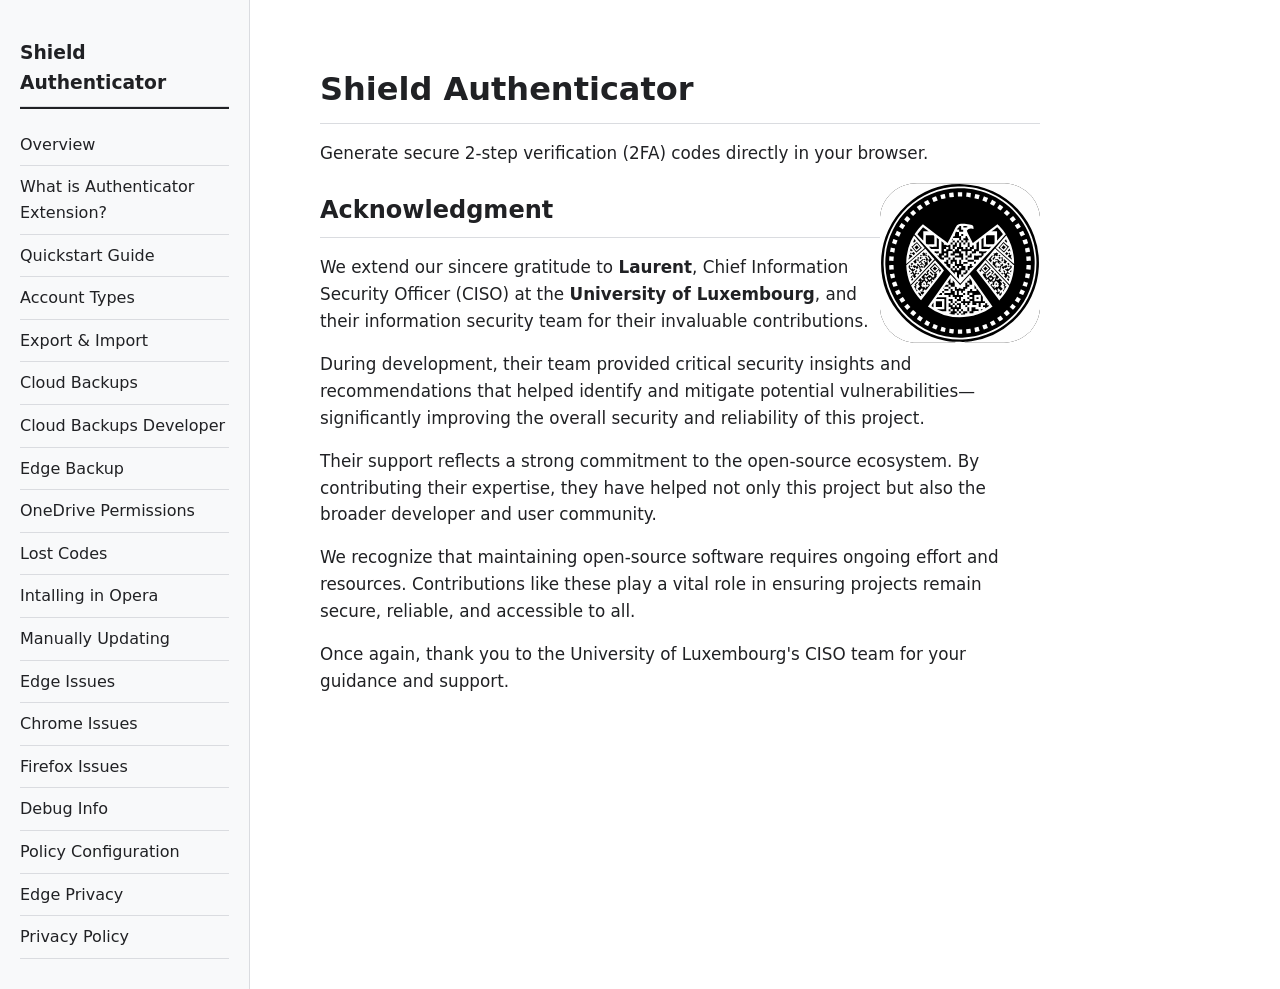
==== docs/index.html @ 6e4b4469 "Initial commit" ====
<!DOCTYPE html>
<html lang="en">
<head>
  <title>Documentation - Shield Authenticator</title>
  <link rel="icon" href="/src/assets/logo/logo.svg">
  <meta charset="utf-8">
  <meta name="viewport" content="width=device-width, initial-scale=1, shrink-to-fit=no">
  <link rel="stylesheet" href="/src/css/style.css">
  
  <!-- 3rd Party Markdown Parser (Save this locally to /src/js/marked.min.js for offline) -->
  <script src="../src/js/marked.min.js"></script>
</head>
<body>

  <div class="docs-layout">
    <!-- Fixed Sidebar -->
    <aside class="sidebar">
      <h3 style="border-bottom: 2px solid var(--text-main);"><a href="/" style="text-decoration:none" style="border: none;" >Shield Authenticator</a></h3>
      <nav>
        <a href="?page=overview">Overview</a>
        <a href="?page=whatisauthenticator">What is Authenticator Extension?</a>
        <a href="?page=quickstart">Quickstart Guide</a>
        <a href="?page=accounttypes">Account Types</a>

        <a href="?page=exportandimport">Export & Import</a>
        <a href="?page=cloudbackup">Cloud Backups</a>
        <a href="?page=cloudbackupdeveloper">Cloud Backups Developer</a>
        <a href="?page=edgebackup">Edge Backup</a>
        <a href="?page=onedriveperms">OneDrive Permissions</a>
        <a href="?page=lostcodes">Lost Codes</a>

        <a href="?page=operainstall">Intalling in Opera</a>
        <a href="?page=manualupdate">Manually Updating</a>

        <a href="?page=edgeissues">Edge Issues</a>
        <a href="?page=chromeissues">Chrome Issues</a>
        <a href="?page=firefoxissues">Firefox Issues</a>

        <a href="?page=debuginfo">Debug Info</a>

        <a href="?page=policyconfig">Policy Configuration</a>
        <a href="?page=edgeprivacy">Edge Privacy</a>
        <a href="?page=privacypolicy">Privacy Policy</a>
      </nav>
    </aside>

    <!-- Dynamic Markdown Content -->
    <main class="doc-content">
      <h1 id="doc-title">Loading...</h1>
      <div id="markdown-content">
        <!-- Content gets injected here by src/js/index.js -->
        <p>Fetching documentation...</p>
      </div>
    </main>
  </div>

  <script src="../src/js/index.js"></script>
</body>
</html>
---- src/css/style.css ----
:root {
  --primary: #1a73e8;
  --primary-hover: #1557b0;
  --bg-light: #f8f9fa;
  --surface: #ffffff;
  --text-main: #202124;
  --text-muted: #5f6368;
  --border: #dadce0;
  --danger-bg: #fce8e6;
  --danger-text: #c5221f;
  --shadow: 0 1px 3px rgba(60,64,67,0.3), 0 4px 8px 3px rgba(60,64,67,0.15);
  --font-family: 'Roboto', 'Segoe UI', system-ui, sans-serif;
}

* { box-sizing: border-box; margin: 0; padding: 0; }
body { font-family: var(--font-family); color: var(--text-main); background: var(--bg-light); line-height: 1.6; }

/* Utilities */
.container { max-width: 1200px; margin: 0 auto; padding: 20px; }
.bg-light { background: var(--bg-light); }
.text-primary { color: var(--text-main); font-weight: 500; font-size: 2.5rem; }
.text-secondary { color: var(--text-muted); font-weight: 400; font-size: 1.5rem; margin-bottom: 24px;}
.text-muted { color: var(--text-muted); text-decoration: none; font-size: 0.9rem;}
.text-muted:hover { text-decoration: underline; }
.float-right { float: right; }
.fixed-bottom { position: fixed; bottom: 0; width: 100%; }
.full-height { min-height: 100vh; display: flex; align-items: center; justify-content: center; }

/* Layouts */
.hero-layout { display: flex; flex-wrap: wrap; align-items: center; justify-content: center; gap: 40px; }
.hero-logo img { max-height: 250px; filter: drop-shadow(0px 8px 16px rgba(0,0,0,0.1)); }
.hero-content { max-width: 600px; }

/* Buttons */
.action-group { display: flex; gap: 12px; flex-wrap: wrap; margin-top: 16px;}
.btn { padding: 12px 24px; font-size: 1rem; font-weight: 500; border-radius: 4px; border: none; cursor: pointer; display: inline-flex; align-items: center; text-decoration: none; transition: all 0.2s ease; font-family: inherit;}
.btn-primary { background: var(--primary); color: white; box-shadow: 0 2px 4px rgba(0,0,0,0.2); }
.btn-primary:hover { background: var(--primary-hover); box-shadow: 0 4px 6px rgba(0,0,0,0.25); }
.btn-outline { background: transparent; color: var(--primary); border: 1px solid var(--border); }
.btn-outline:hover { background: rgba(26, 115, 232, 0.05); border-color: var(--primary); }

/* Dropdown */
.dropdown { position: relative; display: inline-flex; border-radius: 4px; box-shadow: 0 2px 4px rgba(0,0,0,0.2); }
.dropdown .btn { box-shadow: none; border-radius: 4px 0 0 4px; }
.dropdown-toggle { padding: 0 8px; border-radius: 0 4px 4px 0; border-left: 1px solid rgba(255,255,255,0.3); }
.dropdown-menu { display: none; position: absolute; top: 100%; left: 0; background: var(--surface); box-shadow: var(--shadow); border-radius: 4px; min-width: 160px; z-index: 10; padding: 8px 0; margin-top: 4px;}
.dropdown-menu.show { display: block; }
.dropdown-item { padding: 10px 20px; display: block; color: var(--text-main); text-decoration: none; }
.dropdown-item:hover { background: var(--bg-light); }

/* Markdown & Docs Styling */
.docs-layout { display: grid; grid-template-columns: 250px 1fr; gap: 30px; min-height: 100vh; background: var(--surface); }
.sidebar { background: var(--bg-light); padding: 30px 20px; border-right: 1px solid var(--border); }
.sidebar h3 { margin-bottom: 15px; color: var(--primary); }
.sidebar a { display: block; padding: 8px 0; color: var(--text-main); text-decoration: none; border-bottom: 1px solid var(--border); }
.sidebar a:hover, .sidebar a.active { color: var(--primary); font-weight: 500; }
.doc-content { padding: 40px; max-width: 800px; }
.doc-content h1, .doc-content h2 { margin-top: 24px; margin-bottom: 16px; border-bottom: 1px solid var(--border); padding-bottom: 8px; }
.doc-content a { color: var(--primary); text-decoration: none; }
.doc-content p, .doc-content li { margin-bottom: 16px; font-size: 1.05rem;}
.doc-content code { background: var(--bg-light); padding: 2px 6px; border-radius: 4px; border: 1px solid var(--border); font-family: monospace; }
.doc-content pre code { display: block; padding: 16px; overflow-x: auto; }
.doc-content p img { max-width: 100%; border: 3px groove var(--border); }


/* Markdown Tables */
.doc-content table { width: 100%; border-collapse: collapse; margin-bottom: 24px; box-shadow: 0 1px 3px rgba(0,0,0,0.1); border-radius: 4px; overflow: hidden;}
.doc-content th, .doc-content td { padding: 12px 16px; border-bottom: 1px solid var(--border); text-align: left; }
.doc-content th { background: var(--bg-light); font-weight: 500; }
.doc-content tr:nth-child(even) { background: rgba(0,0,0,0.02); }

/* Material Alerts (replaces Jekyll Warnings) */
.alert { padding: 16px; border-radius: 6px; margin: 20px 0; border-left: 4px solid; display: flex; flex-direction: column; gap: 8px; }
.alert.danger { background: var(--danger-bg); border-color: var(--danger-text); color: var(--danger-text); }
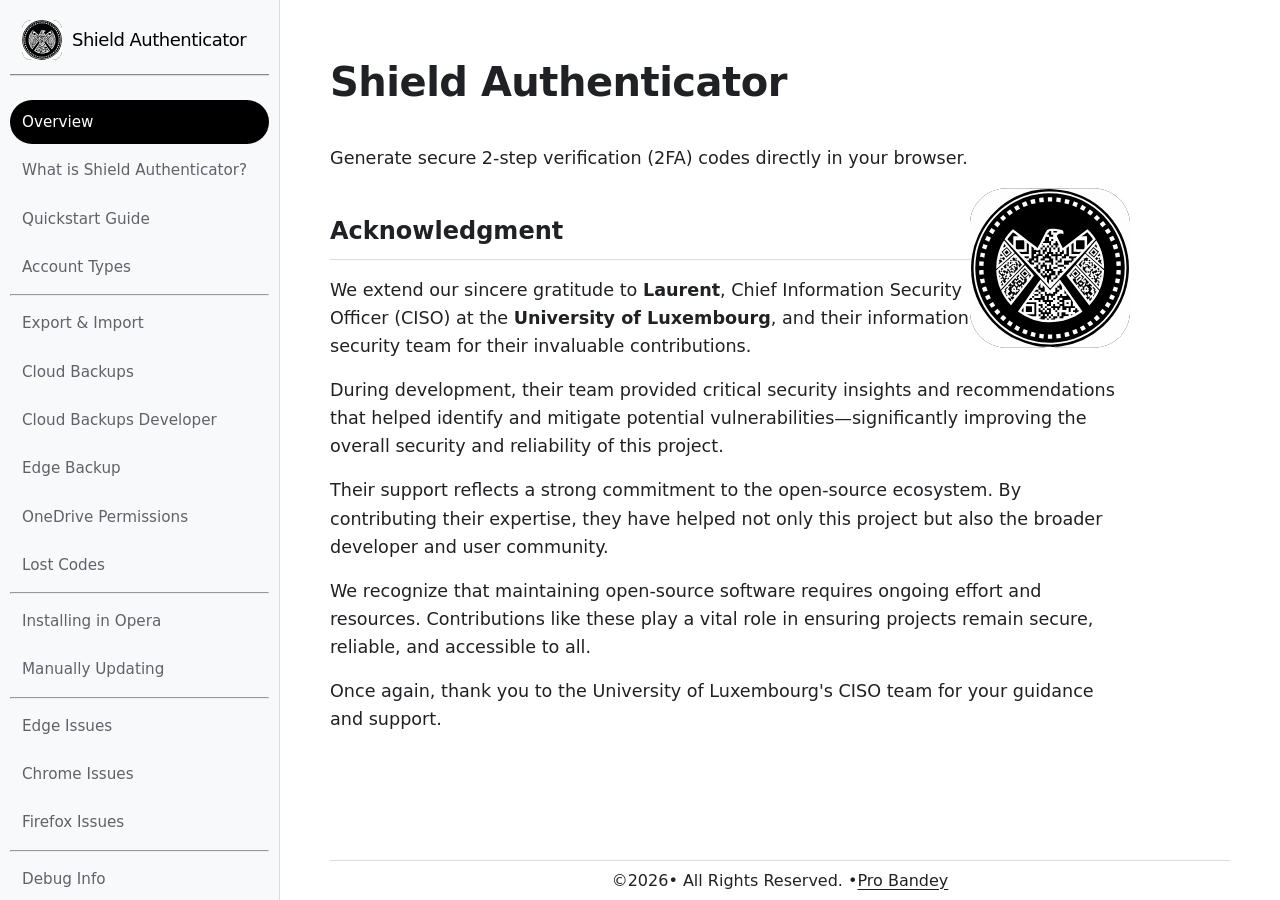
==== commit 412f1977: "Fis All Paths And New Color Pallet Fix md preview issues" ====
--- a/docs/index.html
+++ b/docs/index.html
@@ -1,26 +1,34 @@
 <!DOCTYPE html>
 <html lang="en">
+
 <head>
   <title>Documentation - Shield Authenticator</title>
-  <link rel="icon" href="/src/assets/logo/logo.svg">
+  <link rel="icon" href="../src/assets/logo/logo.svg">
   <meta charset="utf-8">
   <meta name="viewport" content="width=device-width, initial-scale=1, shrink-to-fit=no">
-  <link rel="stylesheet" href="/src/css/style.css">
-  
-  <!-- 3rd Party Markdown Parser (Save this locally to /src/js/marked.min.js for offline) -->
+  <link rel="stylesheet" href="../src/css/style.css">
+
   <script src="../src/js/marked.min.js"></script>
 </head>
+
 <body>
 
   <div class="docs-layout">
     <!-- Fixed Sidebar -->
     <aside class="sidebar">
-      <h3 style="border-bottom: 2px solid var(--text-main);"><a href="/" style="text-decoration:none" style="border: none;" >Shield Authenticator</a></h3>
+      <h3>
+        <a class="logoheader" href="../">
+          <img src="../src/assets/logo/logo.svg" alt="logo" style="width: 40px; height: 40px;">
+          Shield Authenticator
+        </a>
+      </h3>
       <nav>
         <a href="?page=overview">Overview</a>
-        <a href="?page=whatisauthenticator">What is Authenticator Extension?</a>
+        <a href="?page=whatisauthenticator">What is Shield Authenticator?</a>
         <a href="?page=quickstart">Quickstart Guide</a>
         <a href="?page=accounttypes">Account Types</a>
+
+        <hr style="margin: 5px 0;">
 
         <a href="?page=exportandimport">Export & Import</a>
         <a href="?page=cloudbackup">Cloud Backups</a>
@@ -29,14 +37,22 @@
         <a href="?page=onedriveperms">OneDrive Permissions</a>
         <a href="?page=lostcodes">Lost Codes</a>
 
-        <a href="?page=operainstall">Intalling in Opera</a>
+        <hr style="margin: 5px 0;">
+
+        <a href="?page=operainstall">Installing in Opera</a>
         <a href="?page=manualupdate">Manually Updating</a>
+
+        <hr style="margin: 5px 0;">
 
         <a href="?page=edgeissues">Edge Issues</a>
         <a href="?page=chromeissues">Chrome Issues</a>
         <a href="?page=firefoxissues">Firefox Issues</a>
 
+        <hr style="margin: 5px 0;">
+
         <a href="?page=debuginfo">Debug Info</a>
+
+        <hr style="margin: 5px 0;">
 
         <a href="?page=policyconfig">Policy Configuration</a>
         <a href="?page=edgeprivacy">Edge Privacy</a>
@@ -48,12 +64,17 @@
     <main class="doc-content">
       <h1 id="doc-title">Loading...</h1>
       <div id="markdown-content">
-        <!-- Content gets injected here by src/js/index.js -->
-        <p>Fetching documentation...</p>
+        <!-- Content injected here -->
       </div>
+      <copyright class="copyright">
+        &copy; <span id="year">2026</span> &bull; All Rights Reserved. &bull; <a href="https://github.com/Pro-Bandey">Pro Bandey</a>
+      </copyright>
     </main>
   </div>
-
+  <script>
+    document.getElementById('year').textContent = new Date().getFullYear();
+  </script>
   <script src="../src/js/index.js"></script>
 </body>
+
 </html>
--- a/src/css/style.css
+++ b/src/css/style.css
@@ -1,74 +1,108 @@
+/* Light Theme Variables (Default) */
 :root {
-  --primary: #1a73e8;
-  --primary-hover: #1557b0;
-  --bg-light: #f8f9fa;
-  --surface: #ffffff;
+  --primary: #000000;
+  --primary-hover: #333333;
+  --primary-text: #ffffff; /* Text color inside primary buttons */
+  --bg-main: #f8f9fa;
+  --bg-surface: #ffffff;
   --text-main: #202124;
   --text-muted: #5f6368;
   --border: #dadce0;
   --danger-bg: #fce8e6;
   --danger-text: #c5221f;
-  --shadow: 0 1px 3px rgba(60,64,67,0.3), 0 4px 8px 3px rgba(60,64,67,0.15);
-  --font-family: 'Roboto', 'Segoe UI', system-ui, sans-serif;
+  --shadow: 0 1px 3px rgba(0,0,0,0.1), 0 4px 8px rgba(0,0,0,0.05);
+  --font-family: 'Inter', 'Roboto', 'Segoe UI', system-ui, sans-serif;
+}
+
+/* Dark Theme Variables */
+@media (prefers-color-scheme: dark) {
+  :root {
+    --primary: #ffffff;
+    --primary-hover: #e0e0e0;
+    --primary-text: #000000;
+    --bg-main: #121212;
+    --bg-surface: #1e1e1e;
+    --text-main: #e8eaed;
+    --text-muted: #9aa0a6;
+    --border: #3c4043;
+    --danger-bg: #3b1716;
+    --danger-text: #f28b82;
+    --shadow: 0 1px 3px rgba(0,0,0,0.5), 0 4px 8px rgba(0,0,0,0.3);
+  }
+  
+  /* Soften images slightly in dark mode */
+  .hero-logo img { opacity: 0.9; }
 }
 
 * { box-sizing: border-box; margin: 0; padding: 0; }
-body { font-family: var(--font-family); color: var(--text-main); background: var(--bg-light); line-height: 1.6; }
+body { font-family: var(--font-family); color: var(--text-main); background: var(--bg-main); line-height: 1.6; transition: background 0.3s, color 0.3s; }
 
 /* Utilities */
 .container { max-width: 1200px; margin: 0 auto; padding: 20px; }
-.bg-light { background: var(--bg-light); }
-.text-primary { color: var(--text-main); font-weight: 500; font-size: 2.5rem; }
-.text-secondary { color: var(--text-muted); font-weight: 400; font-size: 1.5rem; margin-bottom: 24px;}
-.text-muted { color: var(--text-muted); text-decoration: none; font-size: 0.9rem;}
+.bg-light { background: var(--bg-main); }
+.text-primary { color: var(--text-main); font-weight: 700; font-size: 2.5rem; letter-spacing: -0.5px; }
+.text-secondary { color: var(--text-muted); font-weight: 400; font-size: 1.3rem; margin-bottom: 24px; }
+.text-muted { color: var(--text-muted); text-decoration: none; font-size: 0.9rem; }
 .text-muted:hover { text-decoration: underline; }
 .float-right { float: right; }
 .fixed-bottom { position: fixed; bottom: 0; width: 100%; }
 .full-height { min-height: 100vh; display: flex; align-items: center; justify-content: center; }
 
 /* Layouts */
-.hero-layout { display: flex; flex-wrap: wrap; align-items: center; justify-content: center; gap: 40px; }
-.hero-logo img { max-height: 250px; filter: drop-shadow(0px 8px 16px rgba(0,0,0,0.1)); }
+.hero-layout { display: flex; flex-wrap: wrap; align-items: center; justify-content: center; gap: 60px; }
+.hero-logo img { max-height: 250px; filter:drop-shadow(2px 4px 6px black); }
 .hero-content { max-width: 600px; }
 
 /* Buttons */
-.action-group { display: flex; gap: 12px; flex-wrap: wrap; margin-top: 16px;}
-.btn { padding: 12px 24px; font-size: 1rem; font-weight: 500; border-radius: 4px; border: none; cursor: pointer; display: inline-flex; align-items: center; text-decoration: none; transition: all 0.2s ease; font-family: inherit;}
-.btn-primary { background: var(--primary); color: white; box-shadow: 0 2px 4px rgba(0,0,0,0.2); }
-.btn-primary:hover { background: var(--primary-hover); box-shadow: 0 4px 6px rgba(0,0,0,0.25); }
-.btn-outline { background: transparent; color: var(--primary); border: 1px solid var(--border); }
-.btn-outline:hover { background: rgba(26, 115, 232, 0.05); border-color: var(--primary); }
+.action-group { display: flex; gap: 12px; flex-wrap: wrap; margin-top: 20px; }
+.btn { padding: 12px 24px; font-size: 1rem; font-weight: 600; border-radius: 50px; border: none; cursor: pointer; display: inline-flex; align-items: center; text-decoration: none; transition: all 0.2s ease; font-family: inherit; }
+.btn-primary { background: var(--primary); color: var(--primary-text); box-shadow: 0 2px 4px rgba(0,0,0,0.1); }
+.btn-primary:hover { background: var(--border);color: var(--primary);box-shadow: 0 4px 8px rgba(0,0,0,0.15); }
+.btn-outline { background: transparent; color: var(--text-main); border: 2px solid var(--border); }
+.btn-outline:hover { border-color: var(--primary); background: var(--bg-surface); }
 
 /* Dropdown */
-.dropdown { position: relative; display: inline-flex; border-radius: 4px; box-shadow: 0 2px 4px rgba(0,0,0,0.2); }
-.dropdown .btn { box-shadow: none; border-radius: 4px 0 0 4px; }
-.dropdown-toggle { padding: 0 8px; border-radius: 0 4px 4px 0; border-left: 1px solid rgba(255,255,255,0.3); }
-.dropdown-menu { display: none; position: absolute; top: 100%; left: 0; background: var(--surface); box-shadow: var(--shadow); border-radius: 4px; min-width: 160px; z-index: 10; padding: 8px 0; margin-top: 4px;}
+.dropdown { position: relative; display: inline-flex; }
+.dropdown-toggle { padding: 0 15px; border-left: 1px solid var(--bg-surface); }
+.dropdown-menu { display: none;position: absolute;top: 100%;left: 0;background: transparent;box-shadow: var(--shadow);border-radius: 40px;min-width: 150px;z-index: 10;padding: 5px 0;}
 .dropdown-menu.show { display: block; }
-.dropdown-item { padding: 10px 20px; display: block; color: var(--text-main); text-decoration: none; }
-.dropdown-item:hover { background: var(--bg-light); }
+.dropdown-item { padding: 15px 20px;border-radius: 50px;display: block;color: var(--primary-text);background: var(--text-main);text-decoration: none;font-weight: 700;margin: 5px 0;}
+.dropdown-item:hover { background: var(--border); color: var(--primary); }
 
 /* Markdown & Docs Styling */
-.docs-layout { display: grid; grid-template-columns: 250px 1fr; gap: 30px; min-height: 100vh; background: var(--surface); }
-.sidebar { background: var(--bg-light); padding: 30px 20px; border-right: 1px solid var(--border); }
-.sidebar h3 { margin-bottom: 15px; color: var(--primary); }
-.sidebar a { display: block; padding: 8px 0; color: var(--text-main); text-decoration: none; border-bottom: 1px solid var(--border); }
-.sidebar a:hover, .sidebar a.active { color: var(--primary); font-weight: 500; }
-.doc-content { padding: 40px; max-width: 800px; }
-.doc-content h1, .doc-content h2 { margin-top: 24px; margin-bottom: 16px; border-bottom: 1px solid var(--border); padding-bottom: 8px; }
-.doc-content a { color: var(--primary); text-decoration: none; }
-.doc-content p, .doc-content li { margin-bottom: 16px; font-size: 1.05rem;}
-.doc-content code { background: var(--bg-light); padding: 2px 6px; border-radius: 4px; border: 1px solid var(--border); font-family: monospace; }
-.doc-content pre code { display: block; padding: 16px; overflow-x: auto; }
-.doc-content p img { max-width: 100%; border: 3px groove var(--border); }
+.docs-layout { display: grid; grid-template-columns: 280px 1fr; min-height: 100vh; background: var(--bg-surface); }
+.sidebar { background: var(--bg-main); padding: 10px 10px 40px; border-right: 1px solid var(--border); overflow-y: auto; max-height: 100vh; position: sticky; top: 0;}
+.sidebar h3 { margin-bottom: 24px; color: var(--text-main); font-weight: 700; letter-spacing: -0.5px; border-bottom: 2px  groove var(--border); }
+.sidebar h3 .logoheader { text-decoration:none;display: flex;justify-content: flex-start;align-items: center;gap: 10px;font-size: large; color: var(--primary); }
+.sidebar h3 .logoheader:hover { color: var(--primary-text); }
+.sidebar a { display: block; padding: 10px 12px; margin-bottom: 4px; color: var(--text-muted); text-decoration: none; border-radius: 50px; font-size: 0.95rem; font-weight: 500; transition: all 0.2s;}
+.sidebar a:hover, .sidebar a.active { color: var(--primary-text); background: var(--primary); }
 
+.doc-content { padding: 50px; max-width: 900px; position: relative; }
+.doc-content h1 { font-size: 2.5rem; font-weight: 800; margin-bottom: 30px; letter-spacing: -0.5px;}
+.doc-content h2 { margin-top: 40px; margin-bottom: 16px; border-bottom: 1px solid var(--border); padding-bottom: 8px; font-weight: 700; }
+.doc-content h3 { margin-top: 24px; margin-bottom: 12px; font-weight: 600; }
+.doc-content a { color: var(--text-main); text-decoration: underline; font-weight: 500; text-underline-offset: 3px; }
+.doc-content a:hover { color: var(--text-muted); }
+.doc-content p, .doc-content li { margin-bottom: 16px; font-size: 1.1rem; color: var(--text-main); }
+.doc-content p  img { max-width: 100%; }
+.doc-content code { background: var(--bg-main); padding: 3px 6px; border-radius: 4px; border: 1px solid var(--border); font-family: monospace; font-size: 0.9em; }
+.doc-content pre code { display: block; padding: 20px; overflow-x: auto; border-radius: 8px; }
 
 /* Markdown Tables */
-.doc-content table { width: 100%; border-collapse: collapse; margin-bottom: 24px; box-shadow: 0 1px 3px rgba(0,0,0,0.1); border-radius: 4px; overflow: hidden;}
-.doc-content th, .doc-content td { padding: 12px 16px; border-bottom: 1px solid var(--border); text-align: left; }
-.doc-content th { background: var(--bg-light); font-weight: 500; }
-.doc-content tr:nth-child(even) { background: rgba(0,0,0,0.02); }
+.doc-content table { width: 100%; border-collapse: collapse; margin-bottom: 30px; border-radius: 8px; overflow: hidden; border: 1px solid var(--border); }
+.doc-content th, .doc-content td { padding: 14px 20px; border-bottom: 1px solid var(--border); text-align: left; }
+.doc-content th { background: var(--bg-main); font-weight: 600; }
+.doc-content tr:last-child td { border-bottom: none; }
 
-/* Material Alerts (replaces Jekyll Warnings) */
-.alert { padding: 16px; border-radius: 6px; margin: 20px 0; border-left: 4px solid; display: flex; flex-direction: column; gap: 8px; }
-.alert.danger { background: var(--danger-bg); border-color: var(--danger-text); color: var(--danger-text); }+.doc-content .copyright { position: absolute; bottom: 0; display: flex; justify-content: center; align-items: center; background: var(--bg-surface); height: 40px; width: 100%; border-top: 1px solid var(--border); }
+
+/* Material Alerts */
+.alert { padding: 20px; border-radius: 8px; margin: 24px 0; border-left: 4px solid; display: flex; flex-direction: column; gap: 8px; font-weight: 500; }
+.alert.danger { background: var(--danger-bg); border-color: var(--danger-text); color: var(--danger-text); }
+.alert h4 { margin-bottom: 0; color: inherit; font-weight: 700; }
+
+::-webkit-scrollbar { width: 4px; height: 4px; }
+::-webkit-scrollbar-track { background: transparent; margin-block: 5px; }
+::-webkit-scrollbar-thumb { background: var(--primary); border-radius: 50px; cursor: grab; width: 20px; }
+::-webkit-scrollbar-thumb:active { background: var(--primary-hover); cursor: grabbing; }
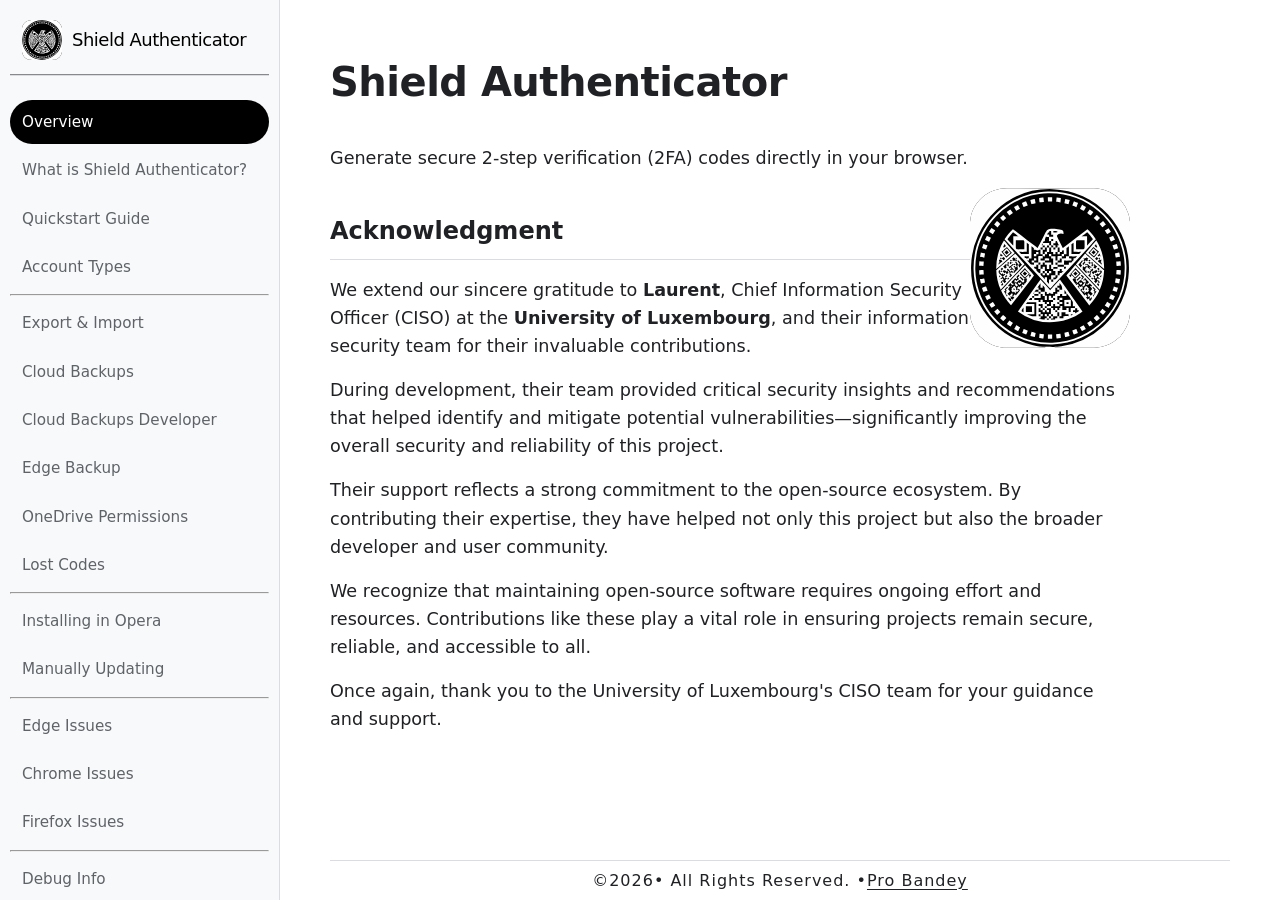
==== commit 3347b3e6: "Remove  Comment and fix minor issues" ====
--- a/docs/index.html
+++ b/docs/index.html
@@ -2,19 +2,20 @@
 <html lang="en">
 
 <head>
+  <meta http-equiv="Content-Type" content="text/html;charset=UTF-8">
+  <meta name="viewport" content="width=device-width, initial-scale=1, shrink-to-fit=no">
+
+  <link rel="icon" href="../src/assets/logo/logo.svg">
+
+  <link rel="stylesheet" href="../src/css/style.css">
+  <script src="../src/js/marked.min.js"></script>
+
   <title>Documentation - Shield Authenticator</title>
-  <link rel="icon" href="../src/assets/logo/logo.svg">
-  <meta charset="utf-8">
-  <meta name="viewport" content="width=device-width, initial-scale=1, shrink-to-fit=no">
-  <link rel="stylesheet" href="../src/css/style.css">
-
-  <script src="../src/js/marked.min.js"></script>
 </head>
 
 <body>
 
   <div class="docs-layout">
-    <!-- Fixed Sidebar -->
     <aside class="sidebar">
       <h3>
         <a class="logoheader" href="../">
@@ -67,7 +68,8 @@
         <!-- Content injected here -->
       </div>
       <copyright class="copyright">
-        &copy; <span id="year">2026</span> &bull; All Rights Reserved. &bull; <a href="https://github.com/Pro-Bandey">Pro Bandey</a>
+        &copy; <span id="year">2026</span> &bull; All Rights Reserved. &bull; <a
+          href="https://github.com/Pro-Bandey">Pro Bandey</a>
       </copyright>
     </main>
   </div>
--- a/src/css/style.css
+++ b/src/css/style.css
@@ -1,8 +1,7 @@
-/* Light Theme Variables (Default) */
 :root {
   --primary: #000000;
   --primary-hover: #333333;
-  --primary-text: #ffffff; /* Text color inside primary buttons */
+  --primary-text: #ffffff;
   --bg-main: #f8f9fa;
   --bg-surface: #ffffff;
   --text-main: #202124;
@@ -14,7 +13,6 @@
   --font-family: 'Inter', 'Roboto', 'Segoe UI', system-ui, sans-serif;
 }
 
-/* Dark Theme Variables */
 @media (prefers-color-scheme: dark) {
   :root {
     --primary: #ffffff;
@@ -30,7 +28,6 @@
     --shadow: 0 1px 3px rgba(0,0,0,0.5), 0 4px 8px rgba(0,0,0,0.3);
   }
   
-  /* Soften images slightly in dark mode */
   .hero-logo img { opacity: 0.9; }
 }
 
@@ -95,12 +92,12 @@
 .doc-content th { background: var(--bg-main); font-weight: 600; }
 .doc-content tr:last-child td { border-bottom: none; }
 
-.doc-content .copyright { position: absolute; bottom: 0; display: flex; justify-content: center; align-items: center; background: var(--bg-surface); height: 40px; width: 100%; border-top: 1px solid var(--border); }
+.doc-content .copyright { position: absolute; bottom: 0; display: flex; justify-content: center; align-items: center; background: var(--bg-surface); height: 40px; width: 100%; border-top: 1px solid var(--border); letter-spacing: 1px;}
 
 /* Material Alerts */
 .alert { padding: 20px; border-radius: 8px; margin: 24px 0; border-left: 4px solid; display: flex; flex-direction: column; gap: 8px; font-weight: 500; }
 .alert.danger { background: var(--danger-bg); border-color: var(--danger-text); color: var(--danger-text); }
-.alert h4 { margin-bottom: 0; color: inherit; font-weight: 700; }
+.alert h4 {margin-bottom: 0;color: inherit;font-weight: 900;font-size: 5rem;text-align: center;}
 
 ::-webkit-scrollbar { width: 4px; height: 4px; }
 ::-webkit-scrollbar-track { background: transparent; margin-block: 5px; }
